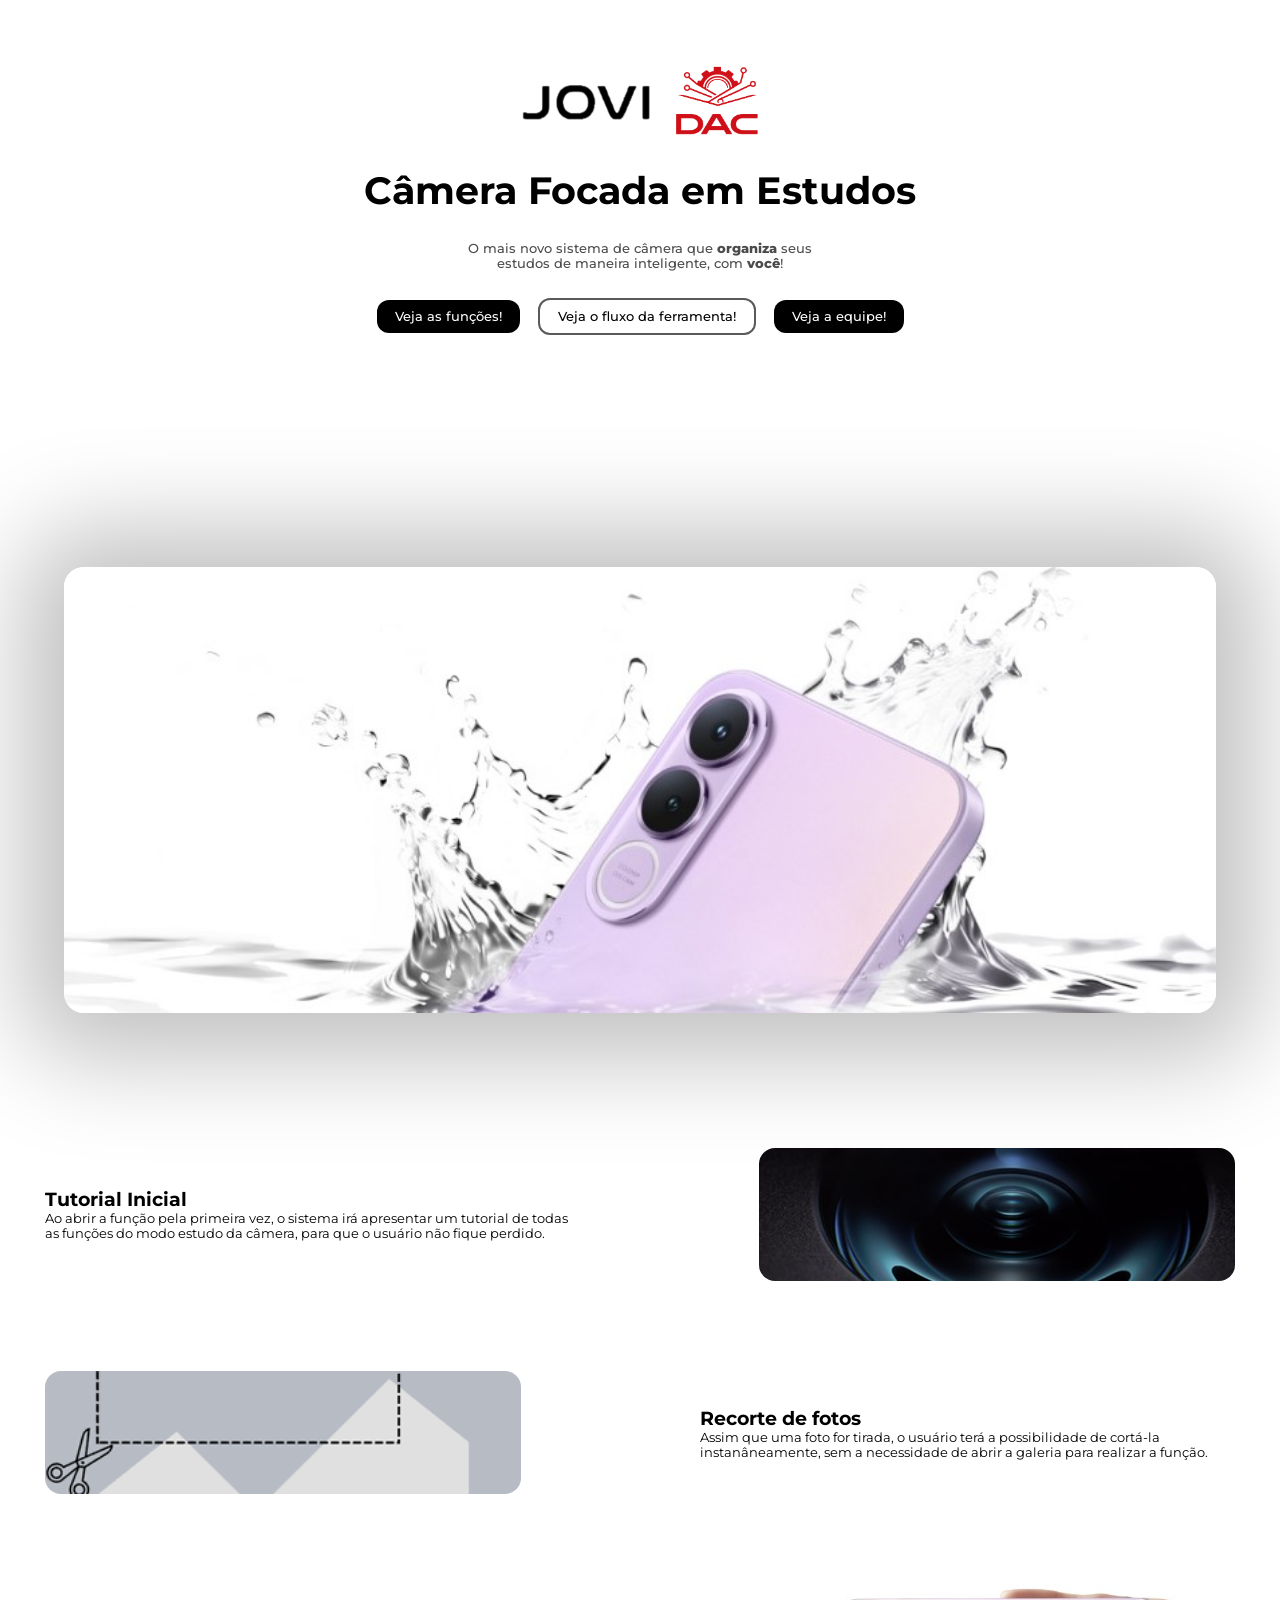
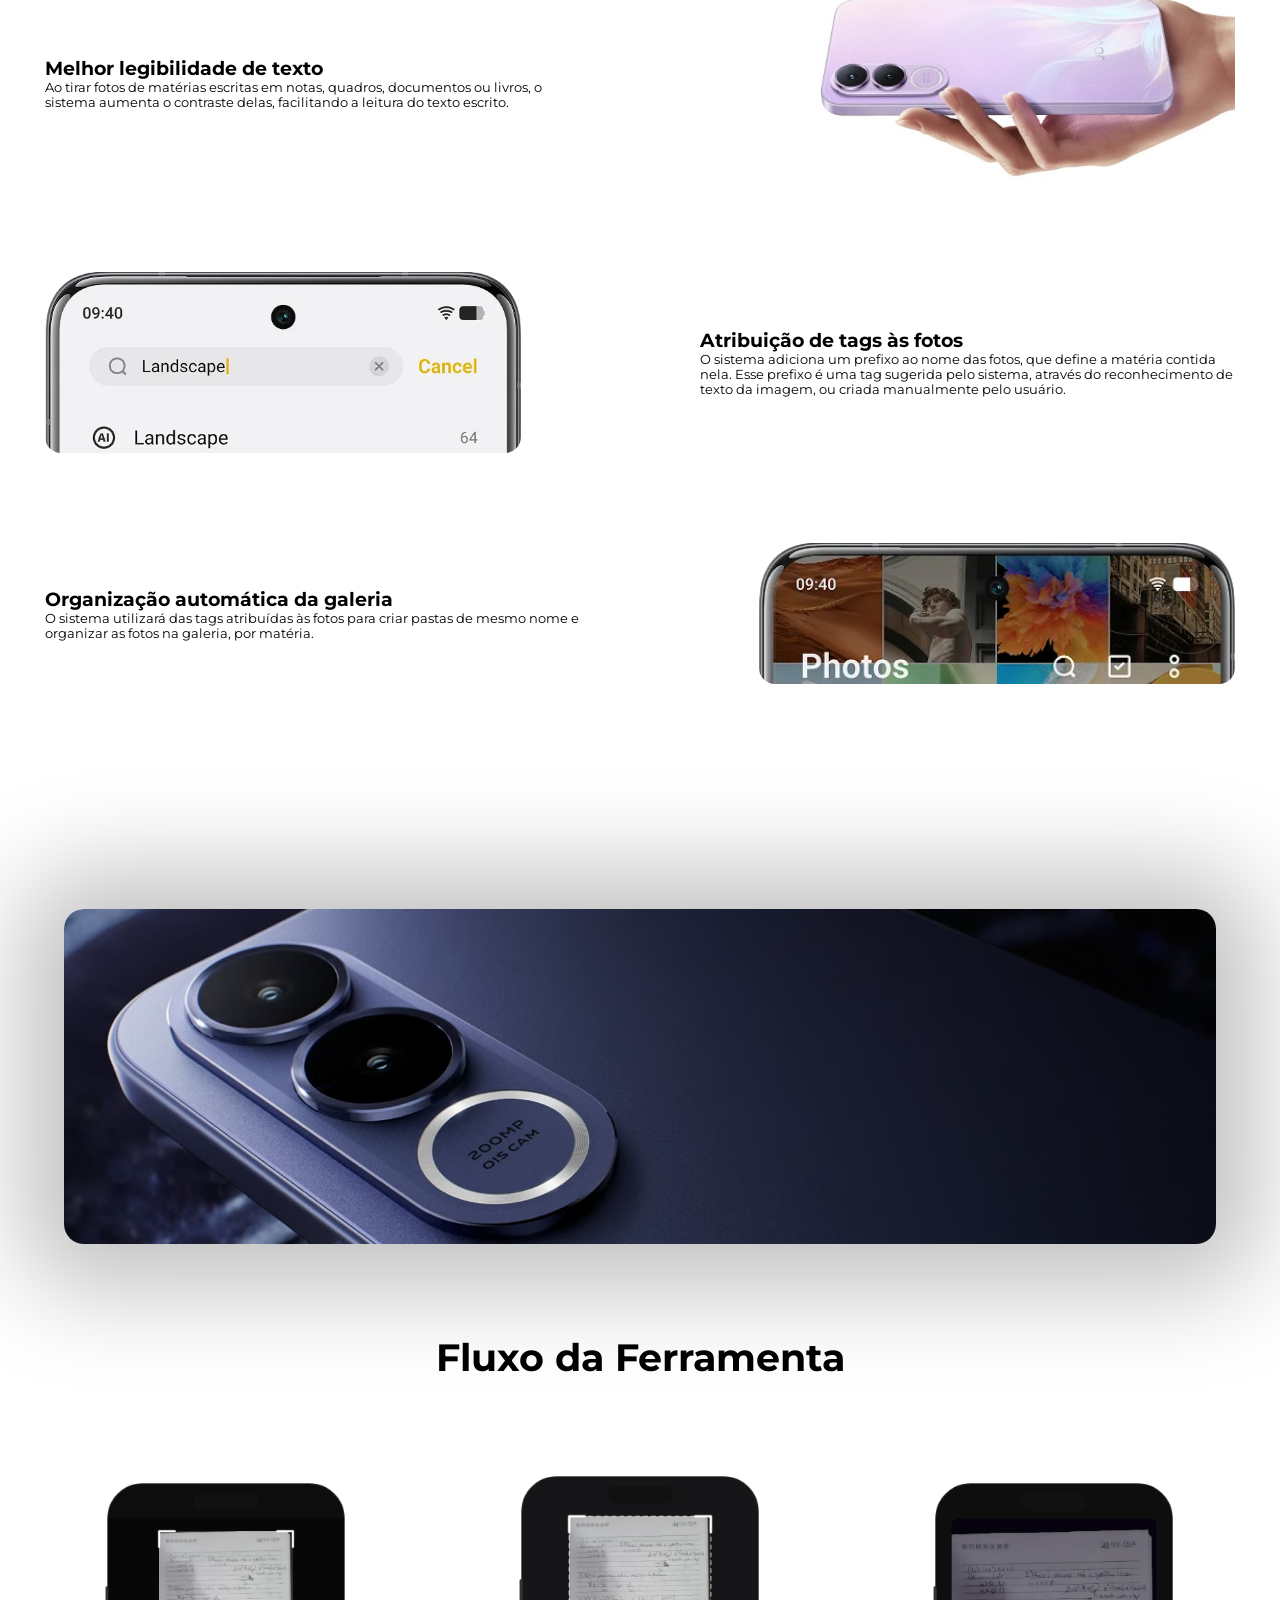
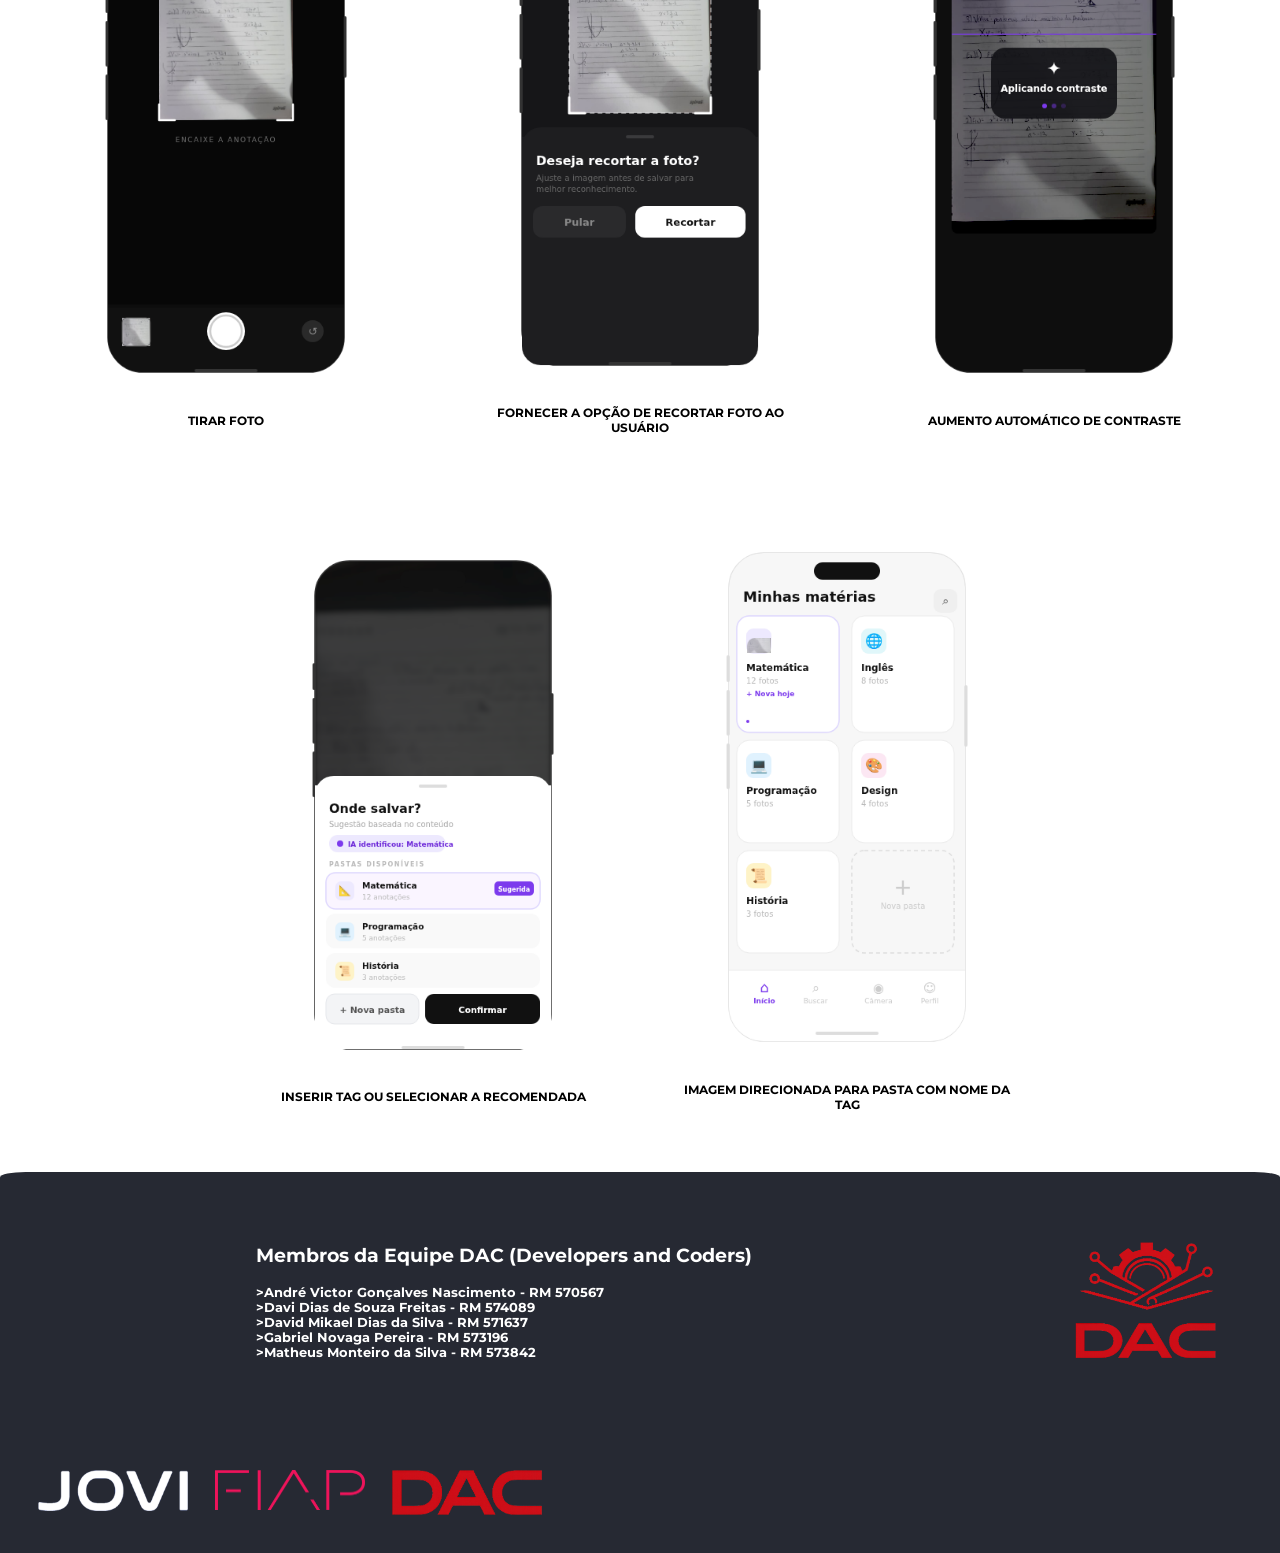
==== index.html @ 632e86ed "Adicionando os arquivos do Challenge de Front-End" ====
<!DOCTYPE html>
<html lang="pt-br">
<head>
    <meta charset="UTF-8">
    <meta name="viewport" content="width=device-width, initial-scale=1.0">
    <title>Câmera Focada em Estudos</title>

    <link rel="stylesheet" href="./css/style.css">
</head>
<body>
    <section class="hero">
        <header class="header-hero">
            <div class="div-logos">
                <img src="./images/jovi_logo.png" alt="Logo da empresa JOVI" class="logo-JOVI">
                <img src="./images/DAC_logo.png" alt="Logo da empresa DAC" class="logo-DAC">
            </div>
            
            <h1>Câmera Focada em Estudos</h1>
            <p>O mais novo sistema de câmera que <span class="fonte-destacada">organiza</span> seus estudos de maneira inteligente, com <span class="fonte-destacada">você</span>!</p>

            <nav>
                <ul>
                    <li class="black-li"><a href="#features">Veja as funções!</a></li>
                    <li class="white-li"><a href="#tool-flow">Veja o fluxo da ferramenta!</a></li>
                    <li class="black-li"><a href="#members">Veja a equipe!</a></li>
                </ul>
            </nav>
        </header>
    </section>

    <section class="banner-section">
        <img class="banners entrance-banner" src="./images/jovi-v70-water.jpg" alt="JOVI V70 na água">
    </section>
    
    <section id="features">
        <div class="features">
            <div class="features-texts">
                <h3>Tutorial Inicial</h3>
                <p>Ao abrir a função pela primeira vez, o sistema irá apresentar um tutorial de todas as funções do modo estudo da câmera, para que o usuário não fique perdido.</p>
            </div>

            
            <img src="./images/jovi-camera.jpg" alt="Câmera dos celulares JOVI">
        </div>

        <div class="features">
            <img src="./images/crop-image.png" alt="Ilustração de corte de fotos">

            <div class="features-texts">
                <h3>Recorte de fotos</h3>
                <p>Assim que uma foto for tirada, o usuário terá a possibilidade de cortá-la instanâneamente, sem a necessidade de abrir a galeria para realizar a função.</p>
            </div>
        </div>

        <div class="features">
            <div class="features-texts">
                <h3>Melhor legibilidade de texto</h3>
                <p>Ao tirar fotos de matérias escritas em notas, quadros, documentos ou livros, o sistema aumenta o contraste delas, facilitando a leitura do texto escrito.</p>
            </div>

            
            <img src="./images/jovi-v70.jpg" alt="Smartphone JOVI V70 em uma mão">
        </div>

        <div class="features">
            <img src="./images/gallery-image-serch.png" alt="Sistema de procura de imagem na galeria dos smartphones JOVI">

            <div class="features-texts">
                <h3>Atribuição de tags às fotos</h3>
                <p>O sistema adiciona um prefixo ao nome das fotos, que define a matéria contida nela. Esse prefixo é uma tag sugerida pelo sistema, 
                    através do reconhecimento de texto da imagem, ou criada manualmente pelo usuário.</p>
            </div>
        </div>

        <div class="features">
            <div class="features-texts">
                <h3>Organização automática da galeria</h3>
                <p>O sistema utilizará das tags atribuídas às fotos para criar pastas de mesmo nome e organizar as fotos na galeria, por matéria.</p>
            </div>

            
            <img src="./images/jovi-gallery.png" alt="Galeria dos smartphones JOVI">
        </div>
    </section>

    <section class="banner-section">
        <img class="banners final-banner" src="./images/jovi-camera-smartphone.jpg" alt="Foto focada em uma câmera de um smartphone JOVI">
    </section>

    <section id="tool-flow">
        <h1>Fluxo da Ferramenta</h1>
        <div class="photo-stages">
            <img src="./images/etapa_1_foto.png" alt="Tirando a foto do conteúdo">
            <h3>TIRAR FOTO</h3>
        </div>
        <div class="photo-stages">
            <img src="./images/etapa_2_foto.png" alt="Recortando a imagem">
            <h3>FORNECER A OPÇÃO DE RECORTAR FOTO AO USUÁRIO</h3>
        </div>
        <div class="photo-stages">
            <img src="./images/etapa_3_foto.png" alt="Aplicando constraste na imagem">
            <h3>AUMENTO AUTOMÁTICO DE CONTRASTE</h3>
        </div>
        <div class="photo-stages">
            <img src="./images/etapa_4_foto.png" alt="Gerando a tag do conteúdo">
            <h3>INSERIR TAG OU SELECIONAR A RECOMENDADA</h3>
        </div>
        <div class="photo-stages">
            <img src="./images/etapa_5_foto.png" alt="Exibindo as pastas com onde a foto será armazenada">
            <h3>IMAGEM DIRECIONADA PARA PASTA COM NOME DA TAG</h3>
        </div>            
    </section>

    <section id="members">
        <div class="members">
            <div class="members-text">
                <h3>Membros da Equipe DAC (Developers and Coders)</h3>
                <p>
                    >André Victor Gonçalves Nascimento - RM 570567<br>
                    >Davi Dias de Souza Freitas - RM 574089<br>
                    >David Mikael Dias da Silva - RM 571637<br>
                    >Gabriel Novaga Pereira - RM 573196<br>
                    >Matheus Monteiro da Silva - RM 573842<br>
                </p>
            </div>

            <img src="./images/DAC_logo.png" alt="Logo da empresa DAC">
        </div>
    </section>

    <!-- <script src="./scripts/scripts.js"></script> -->

    <footer>
        <div class="mini-logo-images">
            <a href="https://www.jovimobile.com/" target="_blank"><img src="./images/jovi_logo_white.png" alt="Logo da empresa JOVI em branco"></a>
            <a href="https://www.fiap.com.br/" target="_blank"><img src="./images/fiap_logo.png" alt="Logo da FIAP"></a>
            <img src="./images/DAC_logo_mini.png" alt="Versão reduzida da logo da empresa DAC">
        </div>
    </footer>
</body>
</html>
---- css/style.css ----
@font-face
{
    font-family: Montserrat-Medium;
    src: url(../fonts/Montserrat-Medium.ttf)
}

@font-face
{
    font-family: Montserrat-Regular;
    src: url(../fonts/Montserrat-Regular.ttf)
}

@font-face
{
    font-family: Montserrat-Bold;
    src: url(../fonts/Montserrat-Bold.ttf)
}

@font-face
{
    font-family: Montserrat-ExtraBold;
    src: url(../fonts/Montserrat-ExtraBold.ttf)
}

*{
    margin: 0;
    padding: 0;
    box-sizing: border-box;
}

:root
{
    --color-white: lch(100% 0.01 296.81);
    --color-black: lch(0% 0 0);
    --color-black-alpha: lch(0% 0 0 / 0.705);
    --color-dark: lch(16.5% 7.24 274.76);
    --color-grey: lch(38.21% 1.3 271.6);
    --color-shadow: lch(0% 0 0 / 0.25);

    --medium-font: Montserrat-Medium;
    --regular-font: Montserrat-Regular;
    --bold-font: Montserrat-Bold;
    --extra-bold-font: Montserrat-ExtraBold;
}

html
{
    scroll-behavior: smooth;
    font-family: var(--regular-font);
    background-color: var(--color-white);
}

ul
{
    list-style: none;
    display: flex;
    align-items: center;
    justify-content: center;
    gap: 2dvh;
}

.hero
{
    min-height: 324px;
}

.header-hero
{
    font-family: var(--medium-font);
    margin-top: 7dvh;
    min-height: 25dvh;
    display: flex;
    flex-direction: column;
    align-items: center;
    justify-content: center;
    text-align: center;
    gap: 3dvh;
}

.div-logos
{
    display: flex;
    align-items: center;
    gap: 2dvh;
}

.logo-DAC
{
    width: 10dvh;
}

.logo-JOVI
{
    width: 15dvh;
}

.fonte-destacada
{
    font-family: var(--extra-bold-font);
}

.header-hero h1
{
    font-family: var(--bold-font);
    font-size: 3vmax;
}

.header-hero p
{
    color: var(--color-black-alpha);
    font-size: 1vmax;
    text-wrap: wrap;
    width: 31%;
}

.header-hero li
{
    list-style: none;
    border-radius: 12px;

    transition: .5s;
}

.header-hero li a
{
    display: inline-flex;
    justify-content: center;
    align-items: center;
    padding: 1dvh 2dvh;
    font-size: 1vmax;
    text-decoration: none;
    color: var(--color-black);
}

.header-hero li:hover
{
    scale: 0.95;
}

.header-hero .black-li
{
    background-color: var(--color-black);
}

.header-hero .black-li a
{
    color: var(--color-white);
}

.header-hero .white-li
{
    background-color: var(--color-white);
    border: 2px, solid, var(--color-grey);
}

.banner-section
{
    display: flex;
    align-items: center;
    justify-content: center;
    margin-block: 10dvh;
}

.banners
{
    width: 90%;
    max-width: 1400px;
    max-height: 540px;
    border-radius: 20px;
    margin-top: 10dvh;
    box-shadow: 0px 4px 100px 40px var(--color-shadow);

    transition: 0.6s;
    animation: animationView .8s ease-out .2s both;
}

.entrance-banner
{
    animation: animationView .8s ease-out .2s both;
}

.final-banner
{
    animation: animationView both;
    animation-timeline: view(100%  10%);
}

.banners:hover
{
    scale: 1.02;
}

h3
{
    font-family: var(--bold-font);
    font-size: 1.5vmax;
}

.features
{
    display: flex;
    align-items: center;
    justify-content: space-between;

    padding: 5dvh;
    gap: 2.96dvh;
    
    img
    {
        border-radius: 16px;
        width: 40%;
    }
}

.features-texts
{
    max-width: 45%;
    font-size: 1vmax;
}

.members
{
    display: flex;
    align-items: center;
    color: var(--color-white);
    border-radius: 2% 2% 0% 0%;
    justify-content: space-between;
    background-color: var(--color-dark);

    padding: 5% 20% 5% 20%;
    gap: 5dvh;
}

.members p
{
    font-family: var(--bold-font);
}

.members img
{
    width: 20%;
}

.members .members-text
{
    display: flex;
    flex-direction: column;
    gap: 2dvh;

    min-width: 100%;
    font-size: 1vmax;
}

footer
{
    display: flex;
    padding: 3% 3%;
    align-items: center;
    justify-content: space-between;
    background-color: var(--color-dark);
}

.mini-logo-images
{
    display: flex;
    gap: 2.96dvh;
    max-width: 45%;
}

.mini-logo-images img
{
    max-width: 150px;
    transition: .5s;
}

.mini-logo-images img:hover
{
    scale: 1.1;
}


#tool-flow {
    width: 100%;
    min-width: 100 dvh;
    display: flex;
    flex-direction: row;
    align-items: center;
    justify-content: center;
    gap: 30px;
    flex-wrap: wrap;
    margin-block: 20px;
}

.photo-stages {
    width: 30%;
    min-height: 550px;
    padding: 20px;
    display: flex;
    flex-direction: column;
    align-items: center;
    justify-content: center;
    gap: 20px;
    text-align: center;
    margin-block: 20px;
}

#tool-flow h1 
{
    width: 100%;
    font-family: var(--bold-font);
    font-size: 3vmax;
    margin-bottom: 2dvh;
    text-align: center;
}

.photo-stages img 
{
    width: 100%;
    max-width: 28dvh;
    height: auto;
    border-radius: 1.6dvh;
    transition: .5s;
    display: block;
    margin-bottom: 1.5dvh;
}

.photo-stages img:hover 
{
    scale: 1.02;
}

.photo-stages h3 
{
    font-family: var(--bold-font);
    font-size: 0.95vmax;
    text-align: center;
    line-height: 1.2;
}

@keyframes animationView
{
    from
    {
        opacity: 0;
        transform: translateY(40px);
    }

    to
    {
        opacity: 1;
        transform: translateY(0);
    }
}
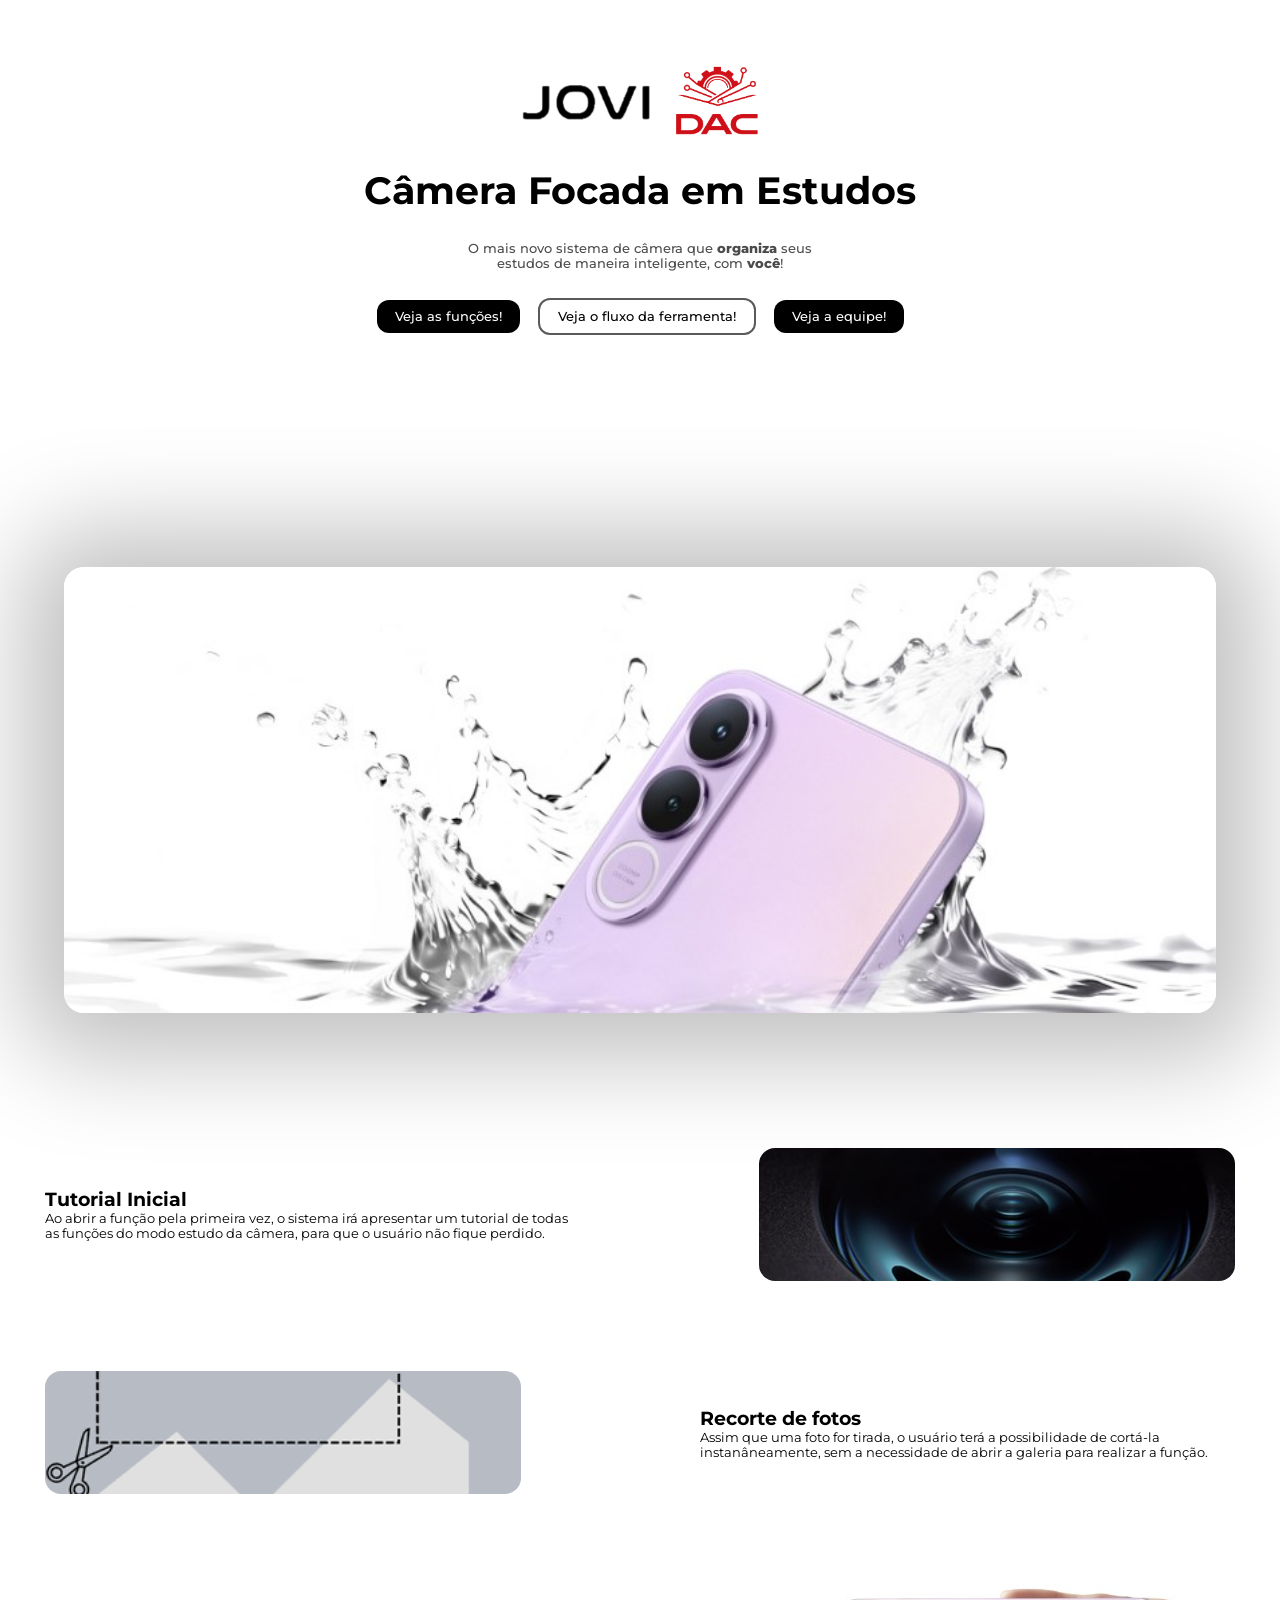
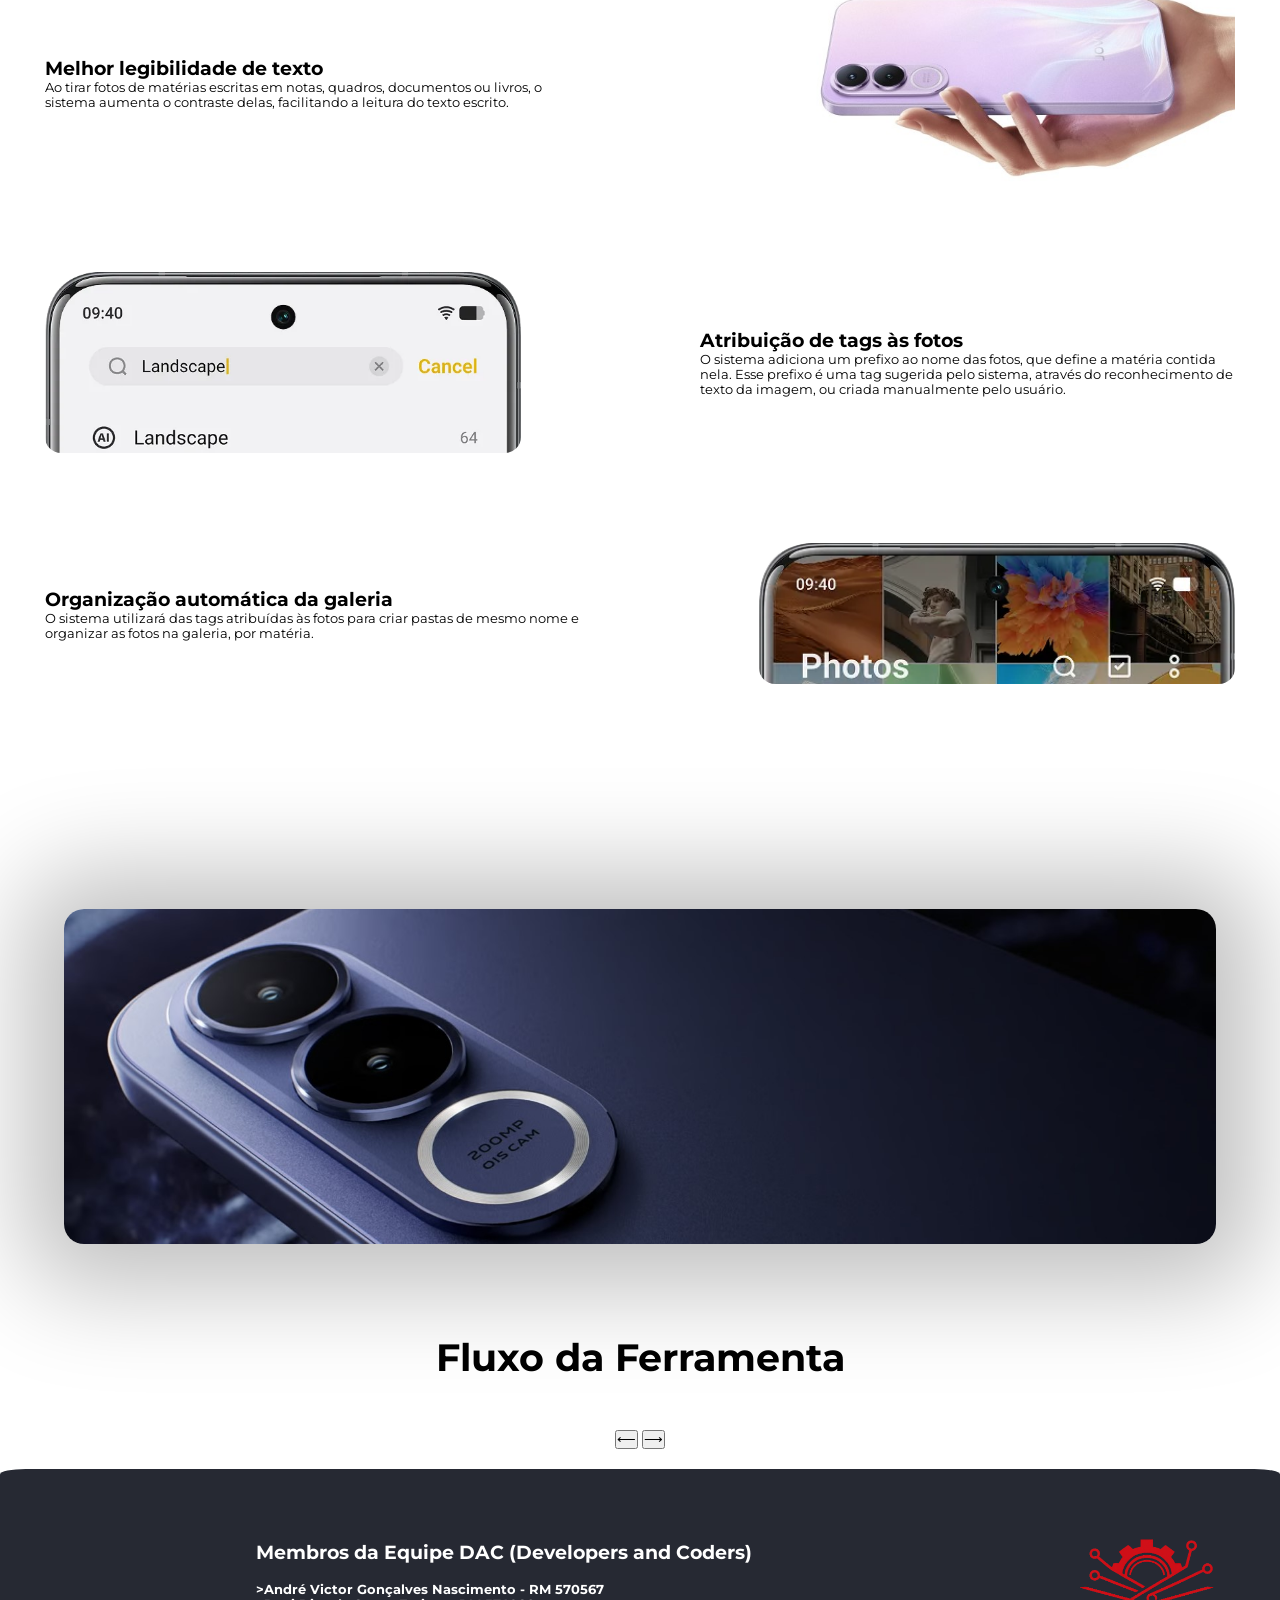
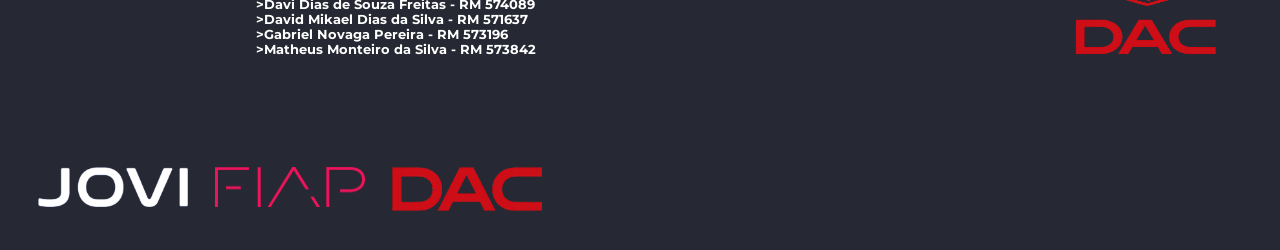
==== commit 292b51cd: "criando os botoes para o slideshow" ====
--- a/index.html
+++ b/index.html
@@ -93,22 +93,28 @@
             <img src="./images/etapa_1_foto.png" alt="Tirando a foto do conteúdo">
             <h3>TIRAR FOTO</h3>
         </div>
-        <div class="photo-stages">
-            <img src="./images/etapa_2_foto.png" alt="Recortando a imagem">
-            <h3>FORNECER A OPÇÃO DE RECORTAR FOTO AO USUÁRIO</h3>
-        </div>
-        <div class="photo-stages">
-            <img src="./images/etapa_3_foto.png" alt="Aplicando constraste na imagem">
-            <h3>AUMENTO AUTOMÁTICO DE CONTRASTE</h3>
-        </div>
-        <div class="photo-stages">
-            <img src="./images/etapa_4_foto.png" alt="Gerando a tag do conteúdo">
-            <h3>INSERIR TAG OU SELECIONAR A RECOMENDADA</h3>
-        </div>
-        <div class="photo-stages">
-            <img src="./images/etapa_5_foto.png" alt="Exibindo as pastas com onde a foto será armazenada">
-            <h3>IMAGEM DIRECIONADA PARA PASTA COM NOME DA TAG</h3>
-        </div>            
+            <div class="photo-stages">
+                <img src="./images/etapa_2_foto.png" alt="Recortando a imagem">
+                <h3>FORNECER A OPÇÃO DE RECORTAR FOTO AO USUÁRIO</h3>
+            </div>
+            <div class="photo-stages">
+                <img src="./images/etapa_3_foto.png" alt="Aplicando constraste na imagem">
+                <h3>AUMENTO AUTOMÁTICO DE CONTRASTE</h3>
+            </div>
+            <div class="photo-stages">
+                <img src="./images/etapa_4_foto.png" alt="Gerando a tag do conteúdo">
+                <h3>INSERIR TAG OU SELECIONAR A RECOMENDADA</h3>
+            </div>
+            <div class="photo-stages">
+                <img src="./images/etapa_5_foto.png" alt="Exibindo as pastas com onde a foto será armazenada">
+                <h3>IMAGEM DIRECIONADA PARA PASTA COM NOME DA TAG</h3>
+            </div>    
+            <div class="button-click">
+                <button id="prevBtn">⟵</button>
+                <button id="nextBtn">⟶</button>
+            </div>
+
+
     </section>
 
     <section id="members">
@@ -128,7 +134,7 @@
         </div>
     </section>
 
-    <!-- <script src="./scripts/scripts.js"></script> -->
+    <script src="./scripts/scripts.js"></script>
 
     <footer>
         <div class="mini-logo-images">
--- a/css/style.css
+++ b/css/style.css
@@ -289,6 +289,7 @@
     gap: 30px;
     flex-wrap: wrap;
     margin-block: 20px;
+    align-items: center;
 }
 
 .photo-stages {
@@ -302,6 +303,7 @@
     gap: 20px;
     text-align: center;
     margin-block: 20px;
+    display: none;
 }
 
 #tool-flow h1 
@@ -337,6 +339,39 @@
     line-height: 1.2;
 }
 
+
+#container {
+    height: 100vh;
+    display: flex;
+    justify-content: center;
+    align-items: center;
+}
+
+#login-box 
+{
+    display: flex;
+    flex-direction: column;
+    align-items: center;
+    gap: 12px;
+    background-color: var(--color-white);
+    padding: 30px;
+    border-radius: 12px;
+    box-shadow: 0 10px 30px var(--color-shadow);
+    width: 100%;
+    max-width: 360px;
+    min-width: 260px;
+    margin: 0 auto;
+}
+
+#login-box input 
+{
+    width: 100%;
+    padding: 10px;
+    border: 1px solid #ccc;
+    border-radius: 6px;
+    font-family: var(--regular-font);
+}
+
 @keyframes animationView
 {
     from
@@ -350,4 +385,5 @@
         opacity: 1;
         transform: translateY(0);
     }
-}+}
+
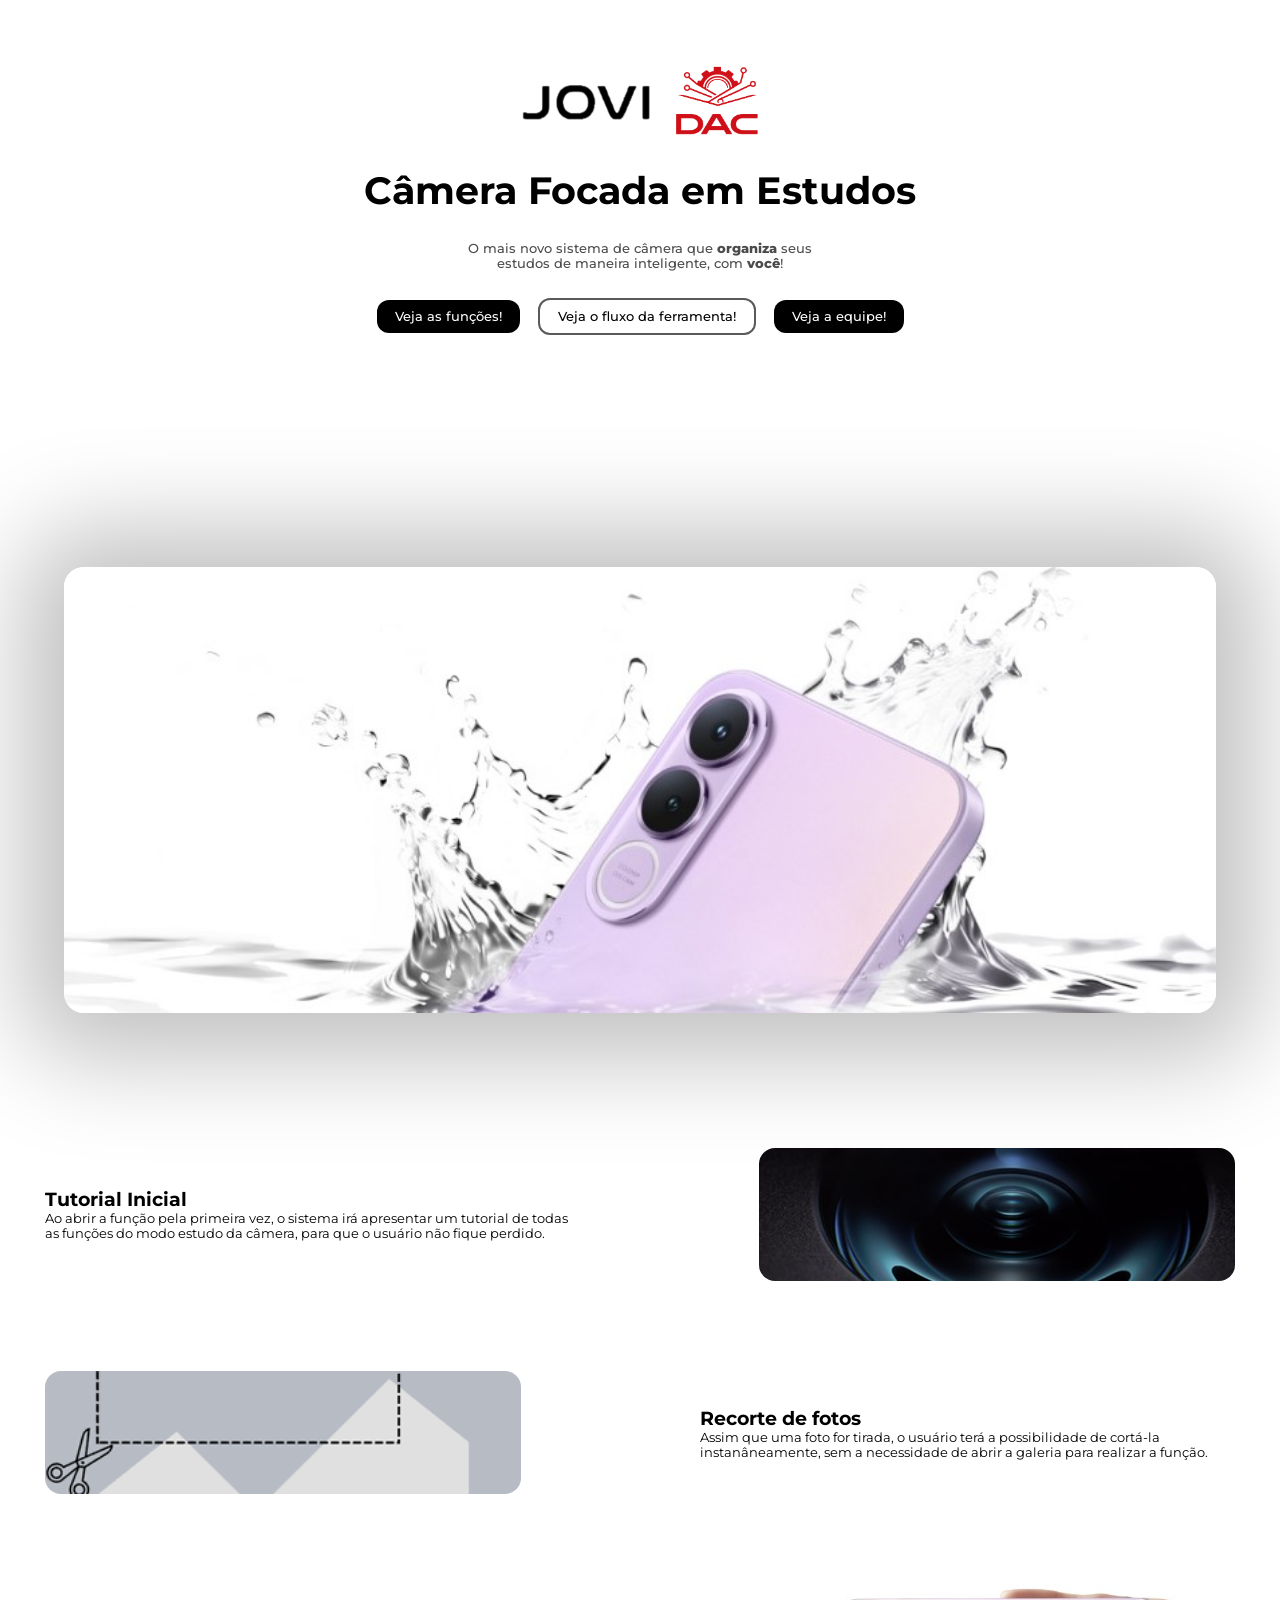
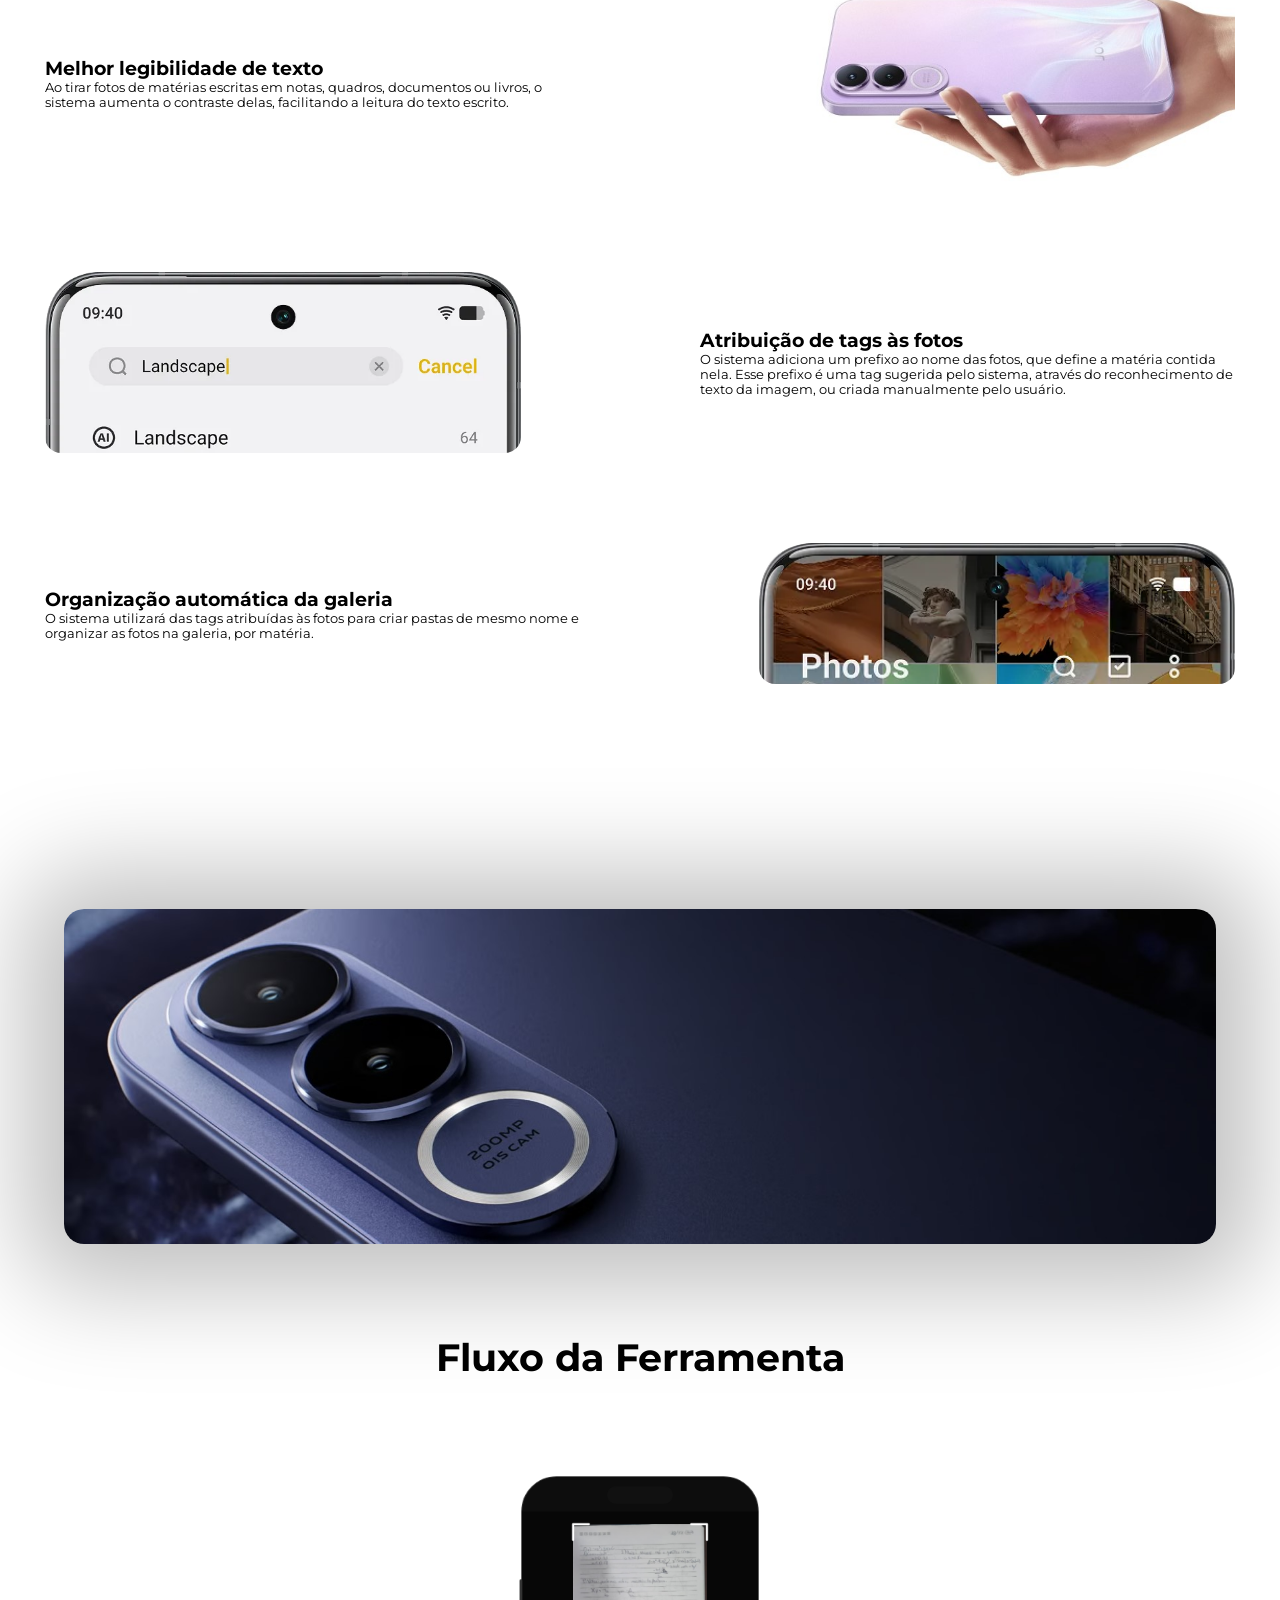
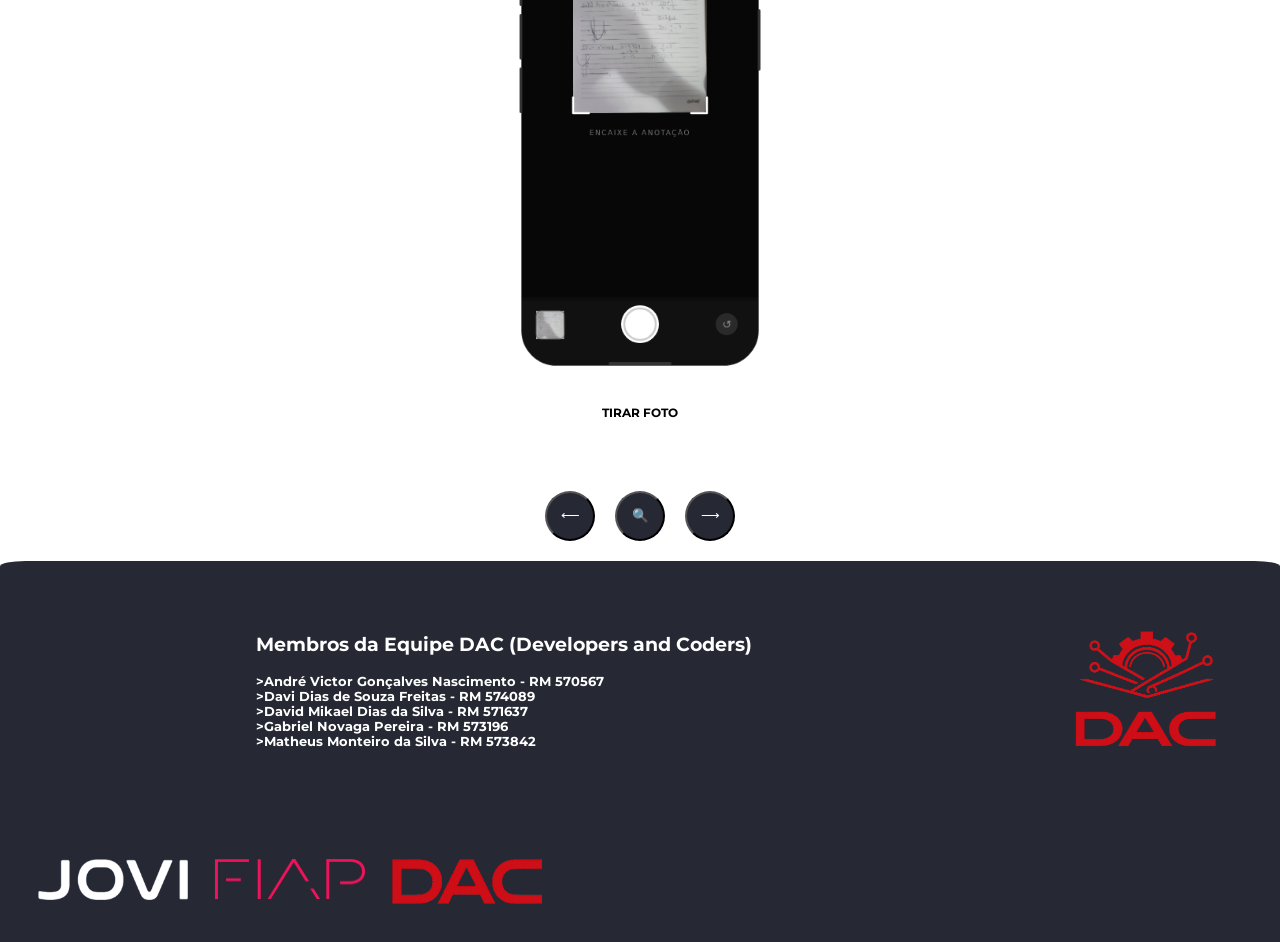
==== commit 16926086: "Adiciona prompt de seleção de slide" ====
--- a/index.html
+++ b/index.html
@@ -111,6 +111,7 @@
             </div>    
             <div class="button-click">
                 <button id="prevBtn">⟵</button>
+                <button id="chooseBtn">🔍</button>
                 <button id="nextBtn">⟶</button>
             </div>
 
--- a/css/style.css
+++ b/css/style.css
@@ -56,6 +56,8 @@
     display: flex;
     align-items: center;
     justify-content: center;
+    flex-wrap: wrap;
+    max-width: 800px;
     gap: 2dvh;
 }
 
@@ -339,6 +341,40 @@
     line-height: 1.2;
 }
 
+.photo-stages.active 
+{
+    display: flex;
+}
+
+.button-click {
+    flex-basis: 100%;
+    display: flex;
+    justify-content: center;
+    gap: 20px;
+}
+
+#nextBtn, #prevBtn, #chooseBtn {
+    background: var(--color-dark);
+    color: var(--color-white);
+    border-radius: 50%;
+    transition: 0.3s;
+    width: 50px;
+    height: 50px;
+    display: flex;
+    align-items: center;
+    justify-content: center;
+    gap: 20px;
+}
+
+#nextBtn:hover 
+{
+    background: var(--color-grey);
+}
+
+#prevBtn:hover
+{
+    background: var(--color-grey);
+}
 
 #container {
     height: 100vh;
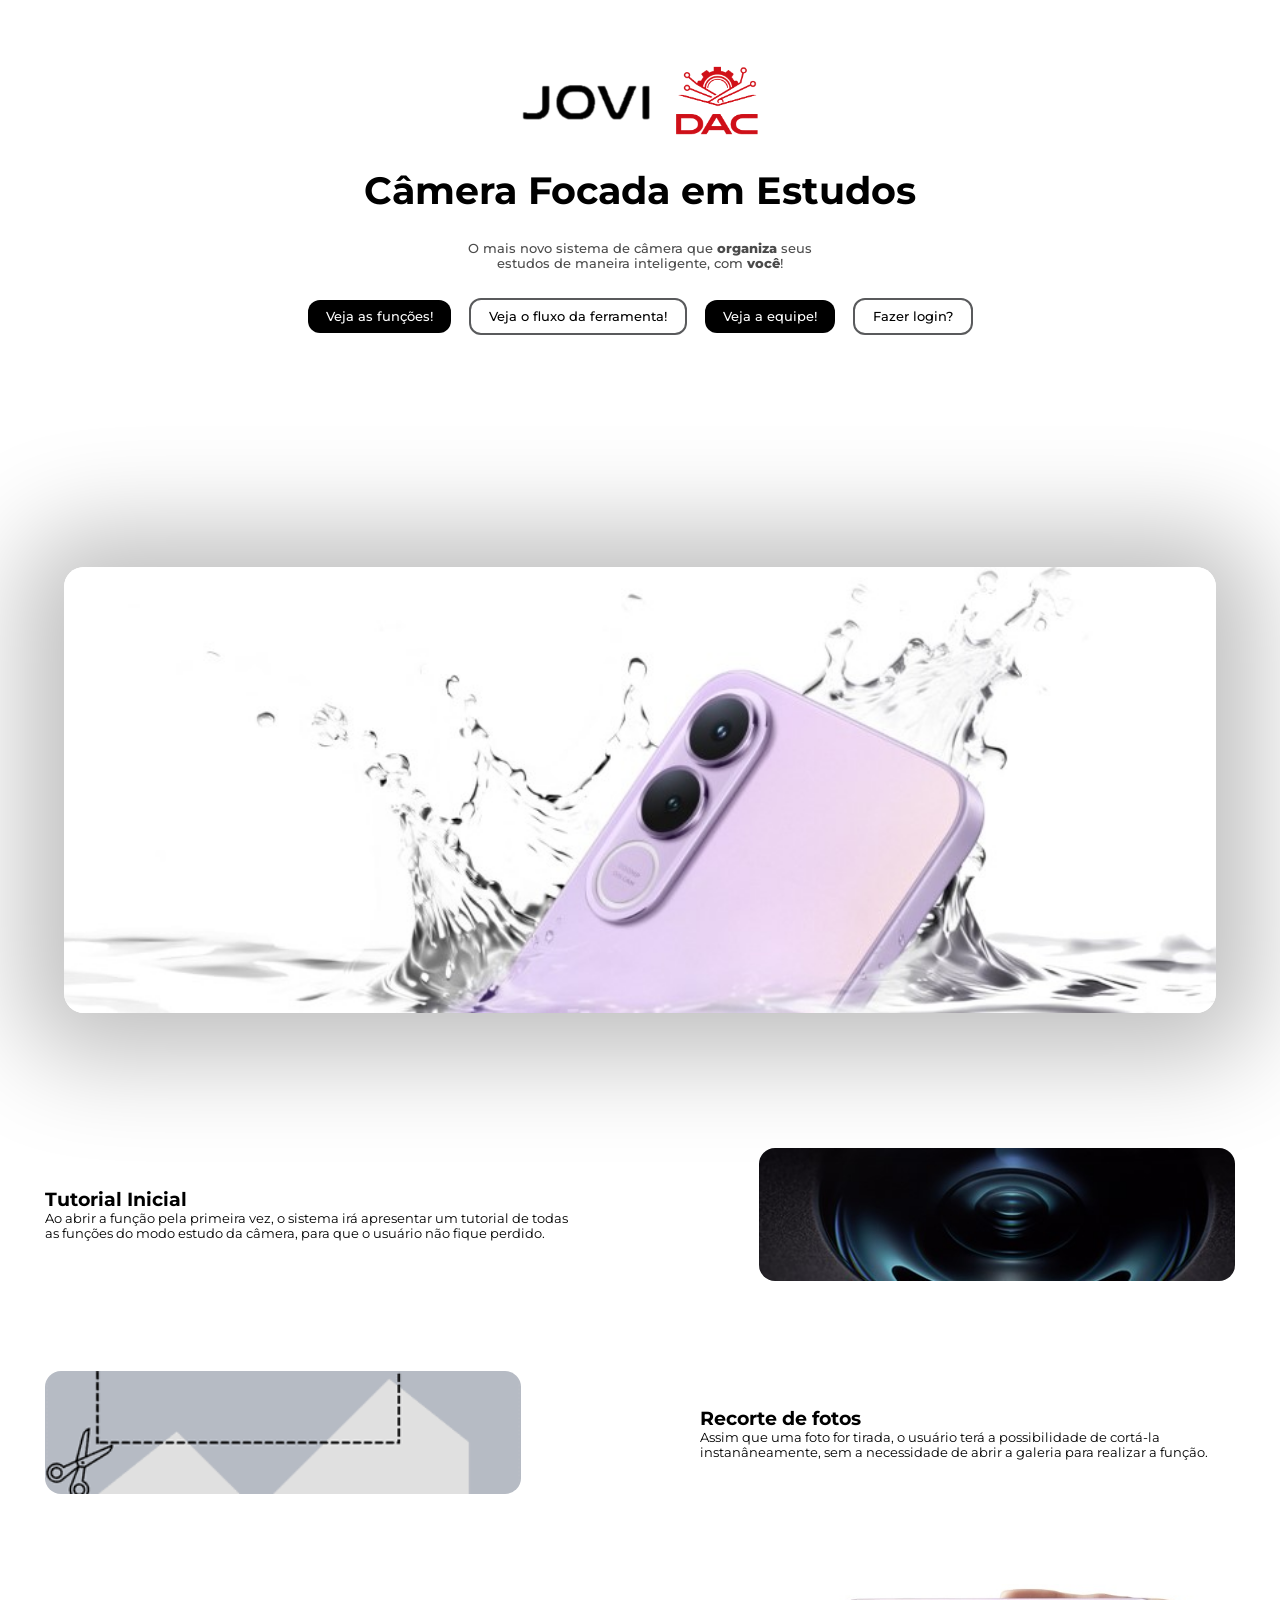
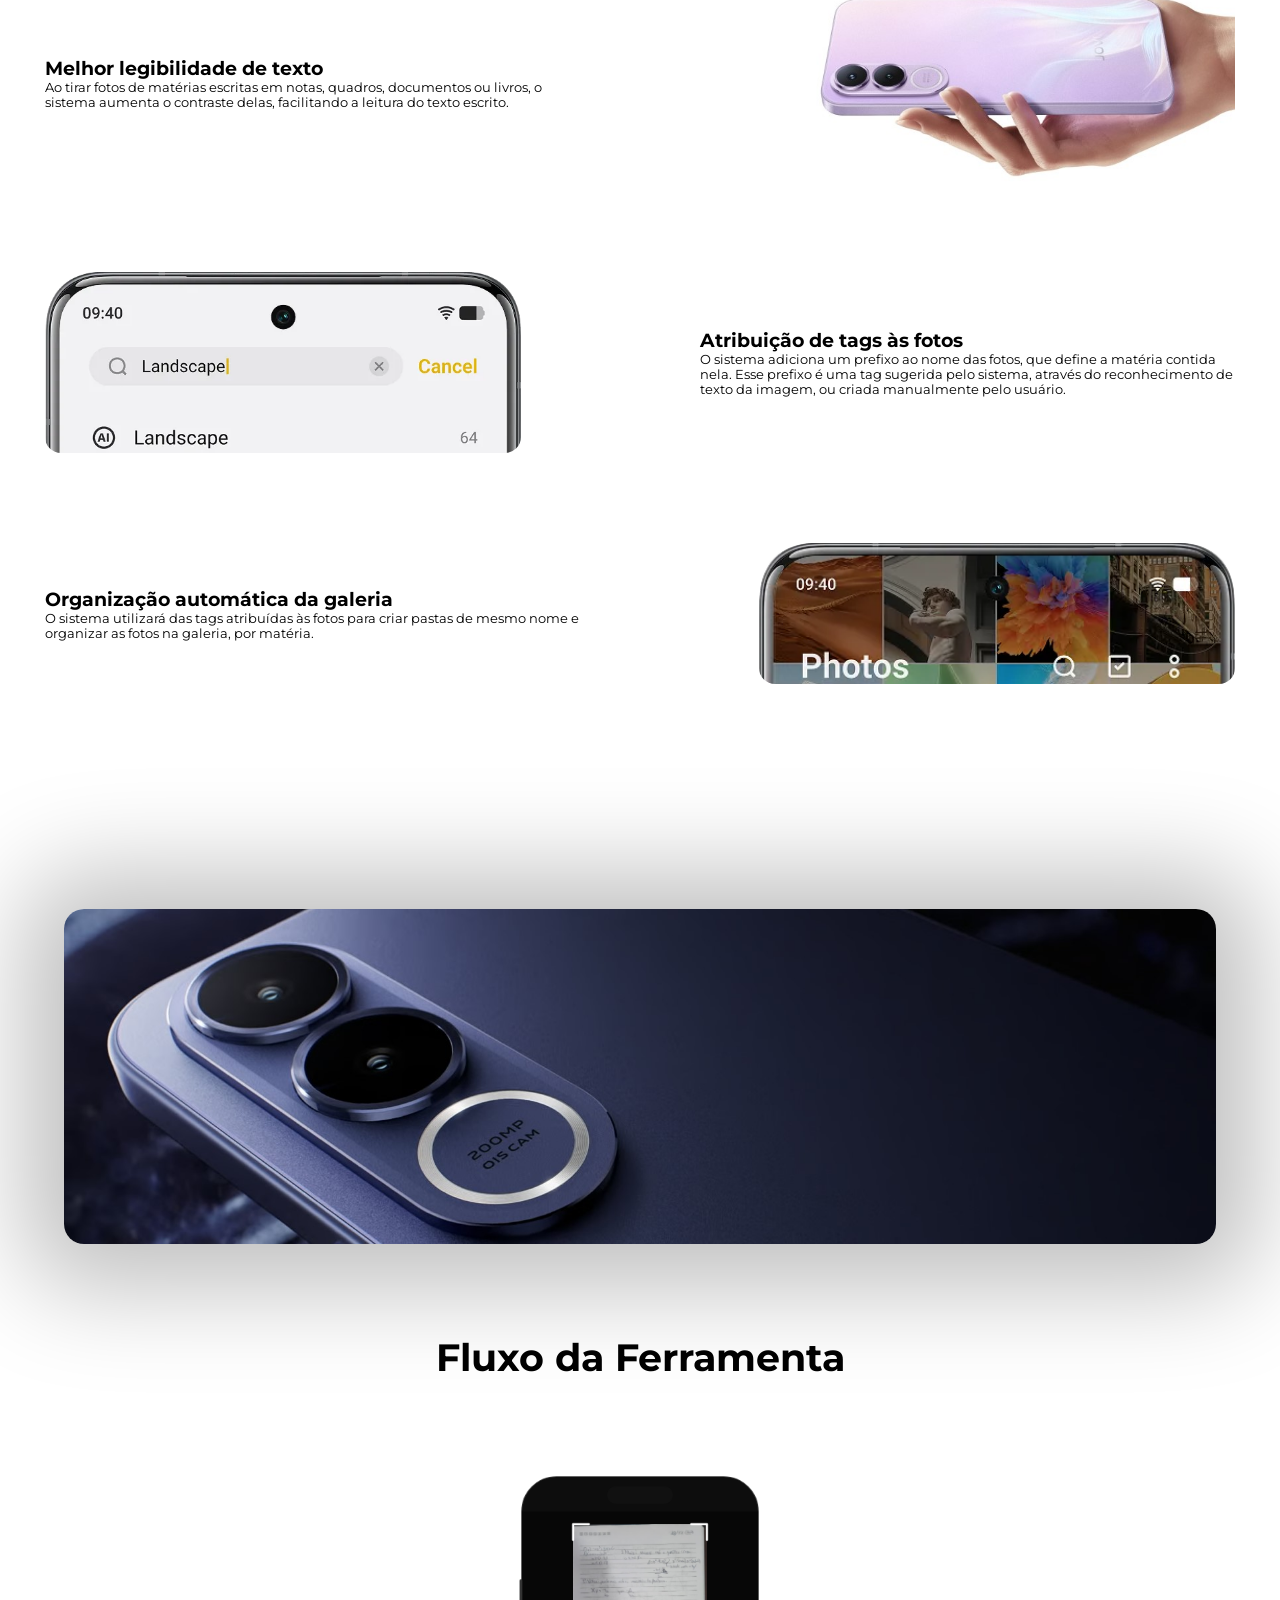
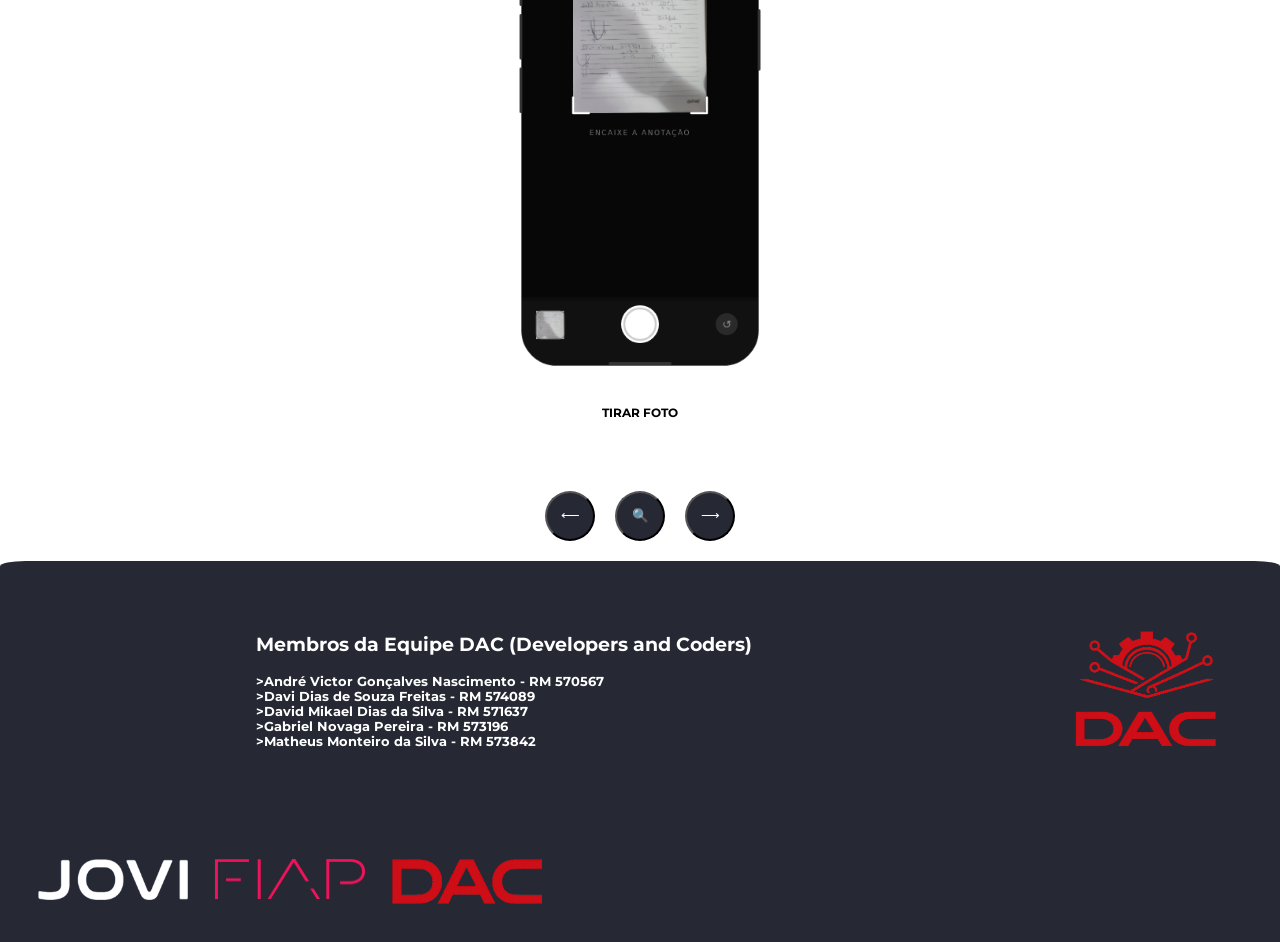
==== commit 63d270b7: "Adiciona DOM e interação entre index e tela de login" ====
--- a/index.html
+++ b/index.html
@@ -23,6 +23,8 @@
                     <li class="black-li"><a href="#features">Veja as funções!</a></li>
                     <li class="white-li"><a href="#tool-flow">Veja o fluxo da ferramenta!</a></li>
                     <li class="black-li"><a href="#members">Veja a equipe!</a></li>
+                    <li class="white-li" id="showLoginBtn"><a>Fazer login?</a></li>
+                    <li class="white-li hidden" id="loginBtn"><a href="login.html">Faça login!</a></li>
                 </ul>
             </nav>
         </header>
@@ -135,8 +137,6 @@
         </div>
     </section>
 
-    <script src="./scripts/scripts.js"></script>
-
     <footer>
         <div class="mini-logo-images">
             <a href="https://www.jovimobile.com/" target="_blank"><img src="./images/jovi_logo_white.png" alt="Logo da empresa JOVI em branco"></a>
@@ -144,5 +144,7 @@
             <img src="./images/DAC_logo_mini.png" alt="Versão reduzida da logo da empresa DAC">
         </div>
     </footer>
+
+    <script src="./scripts/scripts.js"></script>
 </body>
 </html>
--- a/css/style.css
+++ b/css/style.css
@@ -59,6 +59,16 @@
     flex-wrap: wrap;
     max-width: 800px;
     gap: 2dvh;
+}
+
+.hidden
+{
+    display: none;
+}
+
+#showLoginBtn
+{
+    cursor: pointer;
 }
 
 .hero
@@ -421,5 +431,4 @@
         opacity: 1;
         transform: translateY(0);
     }
-}
-
+}
